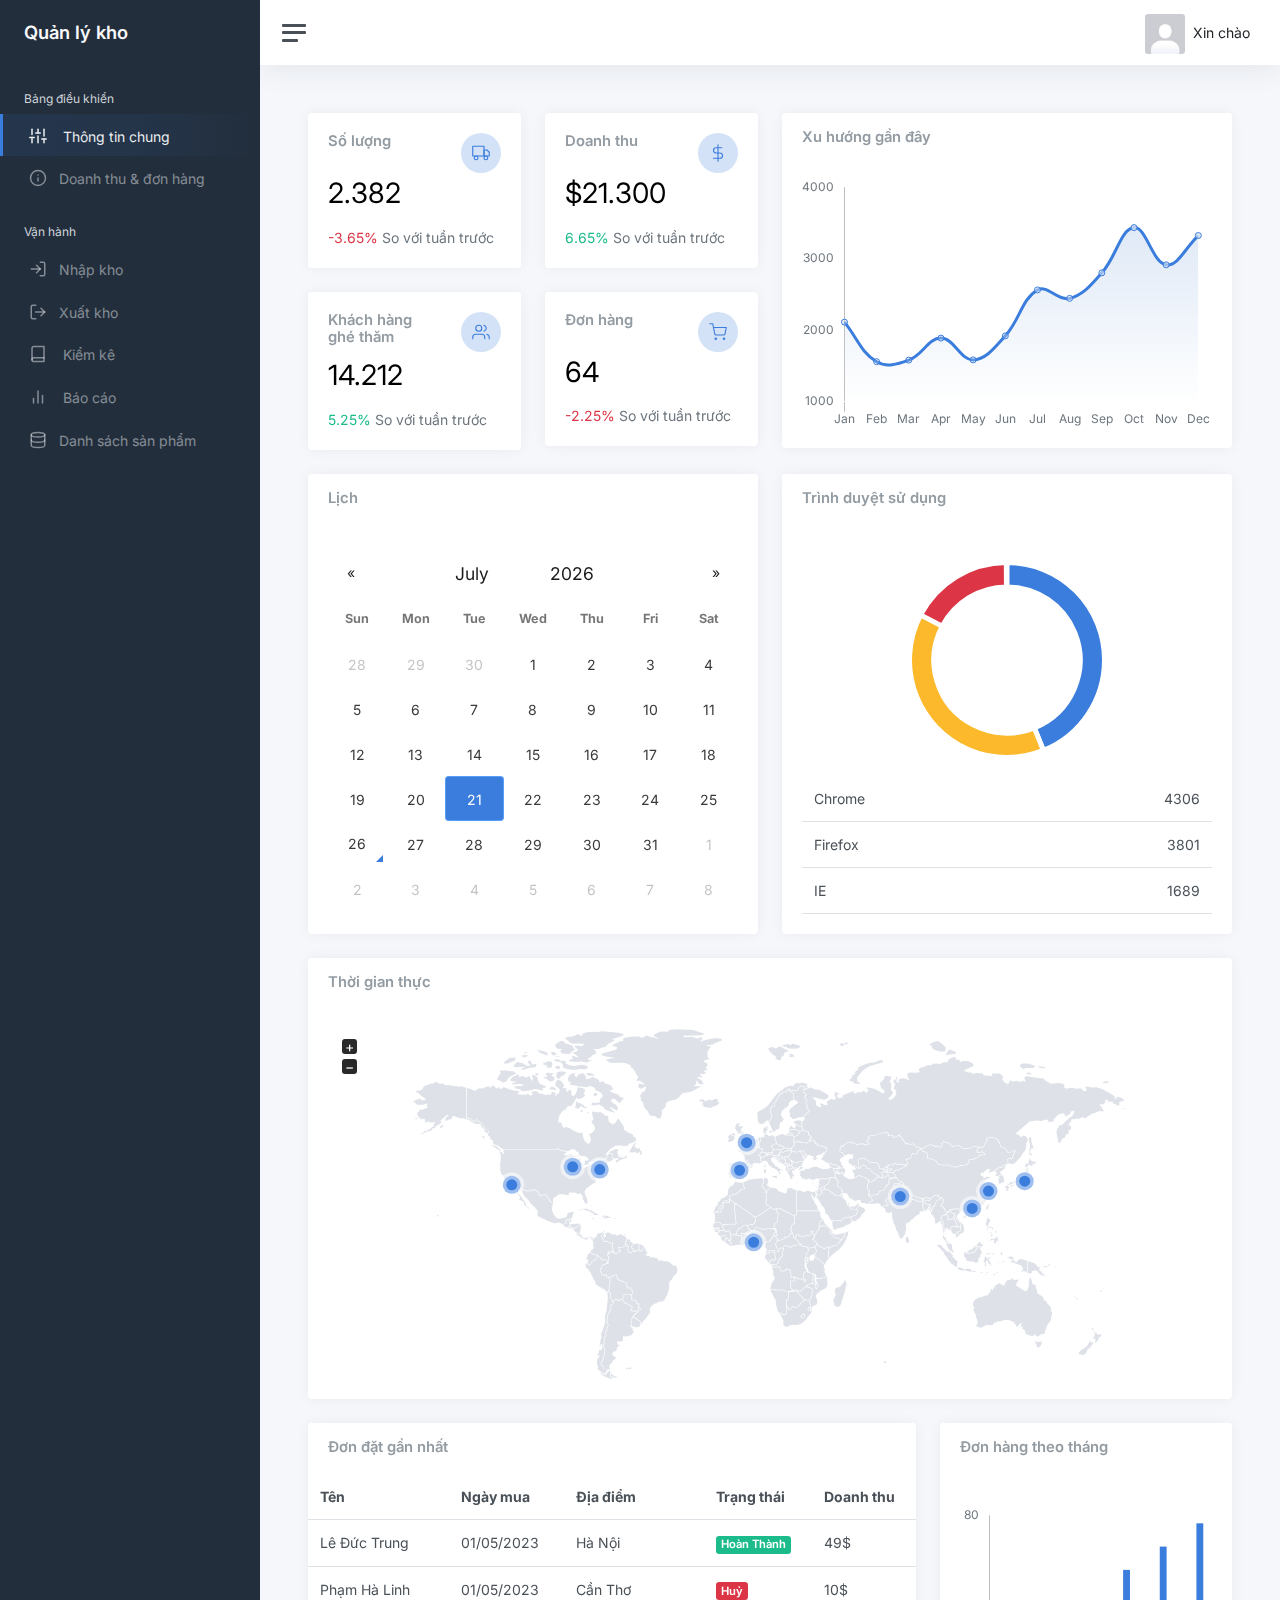
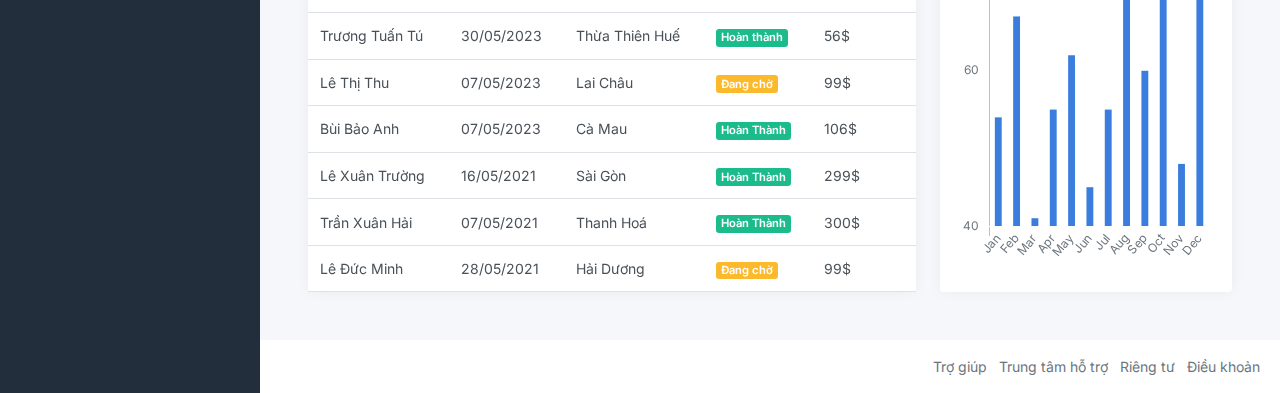
==== static/index.html @ 3eff9a70 "Add new project" ====
<!DOCTYPE html>
<html lang="en">
  <head>
    <meta charset="utf-8" />
    <meta http-equiv="X-UA-Compatible" content="IE=edge" />
    <meta
      name="viewport"
      content="width=device-width, initial-scale=1, shrink-to-fit=no"
    />
    <meta
      name="description"
      content="Responsive Admin &amp; Dashboard Template based on Bootstrap 5"
    />
    <meta name="author" content="AdminKit" />
    <meta
      name="keywords"
      content="adminkit, bootstrap, bootstrap 5, admin, dashboard, template, responsive, css, sass, html, theme, front-end, ui kit, web"
    />

    <link rel="preconnect" href="https://fonts.gstatic.com" />
    <link rel="shortcut icon" href="img/icons/icon-48x48.png" />

    <link rel="canonical" href="https://demo-basic.adminkit.io/" />

    <title>Trang chủ</title>

    <link href="css/app.css" rel="stylesheet" />
    <link
      href="https://fonts.googleapis.com/css2?family=Inter:wght@300;400;600&display=swap"
      rel="stylesheet"
    />
  </head>

  <body>
    <div class="wrapper">
      <nav id="sidebar" class="sidebar js-sidebar">
        <div class="sidebar-content js-simplebar">
          <a class="sidebar-brand" href="index.html">
            <span class="align-middle">Quản lý kho</span>
          </a>

          <ul class="sidebar-nav">
            <li class="sidebar-header">Bảng điều khiển</li>

            <li class="sidebar-item active">
              <a class="sidebar-link" href="index.html">
                <i class="align-middle" data-feather="sliders"></i>
                <span class="align-middle">Thông tin chung</span>
              </a>
            </li>

            <li class="sidebar-item">
              <a class="sidebar-link" href="sales.html">
                <i class="align-middle me-2" data-feather="info"></i>
                <span class="align-middle">Doanh thu & đơn hàng</span>
              </a>
            </li>

            <li class="sidebar-header">Vận hành</li>

            <li class="sidebar-item">
              <a class="sidebar-link" href="inbound-request.html">
                <i class="align-middle me-2" data-feather="log-in"></i>
                <span class="align-middle">Nhập kho</span>
              </a>
            </li>

            <li class="sidebar-item">
              <a class="sidebar-link" href="outbound-request.html">
                <i class="align-middle me-2" data-feather="log-out"></i>
                <span class="align-middle">Xuất kho</span>
              </a>
            </li>

            <li class="sidebar-item">
              <a class="sidebar-link" href="iventory.html">
                <i class="align-middle" data-feather="book"></i>
                <span class="align-middle">Kiểm kê</span>
              </a>
            </li>

            <li class="sidebar-item">
              <a class="sidebar-link" href="report.html">
                <i class="align-middle" data-feather="bar-chart-2"></i>
                <span class="align-middle">Báo cáo</span>
              </a>
            </li>

            <li class="sidebar-item">
              <a class="sidebar-link" href="product-list.html">
                <i class="align-middle me-2" data-feather="database"></i>
                <span class="align-middle">Danh sách sản phẩm</span>
              </a>
            </li>
          </ul>
        </div>
      </nav>

      <div class="main">
        <nav class="navbar navbar-expand navbar-light navbar-bg">
          <a class="sidebar-toggle js-sidebar-toggle">
            <i class="hamburger align-self-center"></i>
          </a>

          <div class="navbar-collapse collapse">
            <ul class="navbar-nav navbar-align">
              <li class="nav-item dropdown">
                <a
                  class="nav-icon dropdown-toggle d-inline-block d-sm-none"
                  href="#"
                  data-bs-toggle="dropdown"
                >
                  <i class="align-middle" data-feather="settings"></i>
                </a>

                <a
                  class="nav-link dropdown-toggle d-none d-sm-inline-block"
                  href="#"
                  data-bs-toggle="dropdown"
                >
                  <img
                    src="img/avatars/avatar-0.jpg"
                    class="avatar img-fluid rounded me-1"
                  />
                  <span class="text-dark">Xin chào</span>
                </a>
                <div class="dropdown-menu dropdown-menu-end">
                  <a class="dropdown-item" href="pages-log-in.html"
                    >Đăng xuất</a
                  >
                </div>
              </li>
            </ul>
          </div>
        </nav>

        <main class="content">
          <div class="container-fluid p-0">
            <div class="row">
              <div class="col-xl-6 col-xxl-5 d-flex">
                <div class="w-100">
                  <div class="row">
                    <div class="col-sm-6">
                      <div class="card">
                        <div class="card-body">
                          <div class="row">
                            <div class="col mt-0">
                              <h5 class="card-title">Số lượng</h5>
                            </div>

                            <div class="col-auto">
                              <div class="stat text-primary">
                                <i
                                  class="align-middle"
                                  data-feather="truck"
                                ></i>
                              </div>
                            </div>
                          </div>
                          <h1 class="mt-1 mb-3">2.382</h1>
                          <div class="mb-0">
                            <span class="text-danger">
                              <i class="mdi mdi-arrow-bottom-right"></i> -3.65%
                            </span>
                            <span class="text-muted">So với tuần trước</span>
                          </div>
                        </div>
                      </div>
                      <div class="card">
                        <div class="card-body">
                          <div class="row">
                            <div class="col mt-0">
                              <h5 class="card-title">Khách hàng ghé thăm</h5>
                            </div>

                            <div class="col-auto">
                              <div class="stat text-primary">
                                <i
                                  class="align-middle"
                                  data-feather="users"
                                ></i>
                              </div>
                            </div>
                          </div>
                          <h1 class="mt-1 mb-3">14.212</h1>
                          <div class="mb-0">
                            <span class="text-success">
                              <i class="mdi mdi-arrow-bottom-right"></i> 5.25%
                            </span>
                            <span class="text-muted">So với tuần trước</span>
                          </div>
                        </div>
                      </div>
                    </div>
                    <div class="col-sm-6">
                      <div class="card">
                        <div class="card-body">
                          <div class="row">
                            <div class="col mt-0">
                              <h5 class="card-title">Doanh thu</h5>
                            </div>

                            <div class="col-auto">
                              <div class="stat text-primary">
                                <i
                                  class="align-middle"
                                  data-feather="dollar-sign"
                                ></i>
                              </div>
                            </div>
                          </div>
                          <h1 class="mt-1 mb-3">$21.300</h1>
                          <div class="mb-0">
                            <span class="text-success">
                              <i class="mdi mdi-arrow-bottom-right"></i> 6.65%
                            </span>
                            <span class="text-muted"> So với tuần trước</span>
                          </div>
                        </div>
                      </div>
                      <div class="card">
                        <div class="card-body">
                          <div class="row">
                            <div class="col mt-0">
                              <h5 class="card-title">Đơn hàng</h5>
                            </div>

                            <div class="col-auto">
                              <div class="stat text-primary">
                                <i
                                  class="align-middle"
                                  data-feather="shopping-cart"
                                ></i>
                              </div>
                            </div>
                          </div>
                          <h1 class="mt-1 mb-3">64</h1>
                          <div class="mb-0">
                            <span class="text-danger">
                              <i class="mdi mdi-arrow-bottom-right"></i> -2.25%
                            </span>
                            <span class="text-muted">So với tuần trước</span>
                          </div>
                        </div>
                      </div>
                    </div>
                  </div>
                </div>
              </div>

              <div class="col-xl-6 col-xxl-7">
                <div class="card flex-fill w-100">
                  <div class="card-header">
                    <h5 class="card-title mb-0">Xu hướng gần đây</h5>
                  </div>
                  <div class="card-body py-3">
                    <div class="chart chart-sm">
                      <canvas id="chartjs-dashboard-line"></canvas>
                    </div>
                  </div>
                </div>
              </div>
            </div>

            <div class="row">
              <div class="col-12 col-md-6 col-xxl-3 d-flex order-2 order-xxl-3">
                <div class="card flex-fill w-100">
                  <div class="card-header">
                    <h5 class="card-title mb-0">Trình duyệt sử dụng</h5>
                  </div>
                  <div class="card-body d-flex">
                    <div class="align-self-center w-100">
                      <div class="py-3">
                        <div class="chart chart-xs">
                          <canvas id="chartjs-dashboard-pie"></canvas>
                        </div>
                      </div>

                      <table class="table mb-0">
                        <tbody>
                          <tr>
                            <td>Chrome</td>
                            <td class="text-end">4306</td>
                          </tr>
                          <tr>
                            <td>Firefox</td>
                            <td class="text-end">3801</td>
                          </tr>
                          <tr>
                            <td>IE</td>
                            <td class="text-end">1689</td>
                          </tr>
                        </tbody>
                      </table>
                    </div>
                  </div>
                </div>
              </div>
              <div
                class="col-12 col-md-12 col-xxl-6 d-flex order-3 order-xxl-2"
              >
                <div class="card flex-fill w-100">
                  <div class="card-header">
                    <h5 class="card-title mb-0">Thời gian thực</h5>
                  </div>
                  <div class="card-body px-4">
                    <div id="world_map" style="height: 350px"></div>
                  </div>
                </div>
              </div>
              <div class="col-12 col-md-6 col-xxl-3 d-flex order-1 order-xxl-1">
                <div class="card flex-fill">
                  <div class="card-header">
                    <h5 class="card-title mb-0">Lịch</h5>
                  </div>
                  <div class="card-body d-flex">
                    <div class="align-self-center w-100">
                      <div class="chart">
                        <div id="datetimepicker-dashboard"></div>
                      </div>
                    </div>
                  </div>
                </div>
              </div>
            </div>

            <div class="row">
              <div class="col-12 col-lg-8 col-xxl-9 d-flex">
                <div class="card flex-fill">
                  <div class="card-header">
                    <h5 class="card-title mb-0">Đơn đặt gần nhất</h5>
                  </div>
                  <table class="table table-hover my-0">
                    <thead>
                      <tr>
                        <th>Tên</th>
                        <th class="d-none d-xl-table-cell">Ngày mua</th>
                        <th class="d-none d-xl-table-cell">Địa điểm</th>
                        <th>Trạng thái</th>
                        <th class="d-none d-md-table-cell">Doanh thu</th>
                      </tr>
                    </thead>
                    <tbody>
                      <tr>
                        <td>Lê Đức Trung</td>
                        <td class="d-none d-xl-table-cell">01/05/2023</td>
                        <td class="d-none d-xl-table-cell">Hà Nội</td>
                        <td>
                          <span class="badge bg-success">Hoàn Thành</span>
                        </td>
                        <td class="d-none d-md-table-cell">49$</td>
                      </tr>
                      <tr>
                        <td>Phạm Hà Linh</td>
                        <td class="d-none d-xl-table-cell">01/05/2023</td>
                        <td class="d-none d-xl-table-cell">Cần Thơ</td>
                        <td><span class="badge bg-danger">Huỷ</span></td>
                        <td class="d-none d-md-table-cell">10$</td>
                      </tr>
                      <tr>
                        <td>Trương Tuấn Tú</td>
                        <td class="d-none d-xl-table-cell">30/05/2023</td>
                        <td class="d-none d-xl-table-cell">Thừa Thiên Huế</td>
                        <td>
                          <span class="badge bg-success">Hoàn thành</span>
                        </td>
                        <td class="d-none d-md-table-cell">56$</td>
                      </tr>
                      <tr>
                        <td>Lê Thị Thu</td>
                        <td class="d-none d-xl-table-cell">07/05/2023</td>
                        <td class="d-none d-xl-table-cell">Lai Châu</td>
                        <td>
                          <span class="badge bg-warning">Đang chờ</span>
                        </td>
                        <td class="d-none d-md-table-cell">99$</td>
                      </tr>
                      <tr>
                        <td>Bùi Bảo Anh</td>
                        <td class="d-none d-xl-table-cell">07/05/2023</td>
                        <td class="d-none d-xl-table-cell">Cà Mau</td>
                        <td>
                          <span class="badge bg-success">Hoàn Thành</span>
                        </td>
                        <td class="d-none d-md-table-cell">106$</td>
                      </tr>
                      <tr>
                        <td>Lê Xuân Trường</td>
                        <td class="d-none d-xl-table-cell">16/05/2021</td>
                        <td class="d-none d-xl-table-cell">Sài Gòn</td>
                        <td>
                          <span class="badge bg-success">Hoàn Thành</span>
                        </td>
                        <td class="d-none d-md-table-cell">299$</td>
                      </tr>
                      <tr>
                        <td>Trần Xuân Hải</td>
                        <td class="d-none d-xl-table-cell">07/05/2021</td>
                        <td class="d-none d-xl-table-cell">Thanh Hoá</td>
                        <td>
                          <span class="badge bg-success">Hoàn Thành</span>
                        </td>
                        <td class="d-none d-md-table-cell">300$</td>
                      </tr>
                      <tr>
                        <td>Lê Đức Minh</td>
                        <td class="d-none d-xl-table-cell">28/05/2021</td>
                        <td class="d-none d-xl-table-cell">Hải Dương</td>
                        <td>
                          <span class="badge bg-warning">Đang chờ</span>
                        </td>
                        <td class="d-none d-md-table-cell">99$</td>
                      </tr>
                    </tbody>
                  </table>
                </div>
              </div>
              <div class="col-12 col-lg-4 col-xxl-3 d-flex">
                <div class="card flex-fill w-100">
                  <div class="card-header">
                    <h5 class="card-title mb-0">Đơn hàng theo tháng</h5>
                  </div>
                  <div class="card-body d-flex w-100">
                    <div class="align-self-center chart chart-lg">
                      <canvas id="chartjs-dashboard-bar"></canvas>
                    </div>
                  </div>
                </div>
              </div>
            </div>
          </div>
        </main>

        <footer class="footer">
          <div class="container-fluid">
            <div class="row text-muted">
              <div class="col-12 text-end">
                <ul class="list-inline">
                  <li class="list-inline-item">
                    <a class="text-muted" href="#/" target="_blank">Trợ giúp</a>
                  </li>
                  <li class="list-inline-item">
                    <a class="text-muted" href="#/" target="_blank"
                      >Trung tâm hỗ trợ</a
                    >
                  </li>
                  <li class="list-inline-item">
                    <a class="text-muted" href="#/" target="_blank">Riêng tư</a>
                  </li>
                  <li class="list-inline-item">
                    <a class="text-muted" href="#/" target="_blank"
                      >Điều khoản</a
                    >
                  </li>
                </ul>
              </div>
            </div>
          </div>
        </footer>
      </div>
    </div>

    <script src="js/app.js"></script>

    <script>
      document.addEventListener("DOMContentLoaded", function () {
        var ctx = document
          .getElementById("chartjs-dashboard-line")
          .getContext("2d");
        var gradient = ctx.createLinearGradient(0, 0, 0, 225);
        gradient.addColorStop(0, "rgba(215, 227, 244, 1)");
        gradient.addColorStop(1, "rgba(215, 227, 244, 0)");
        // Line chart
        new Chart(document.getElementById("chartjs-dashboard-line"), {
          type: "line",
          data: {
            labels: [
              "Jan",
              "Feb",
              "Mar",
              "Apr",
              "May",
              "Jun",
              "Jul",
              "Aug",
              "Sep",
              "Oct",
              "Nov",
              "Dec",
            ],
            datasets: [
              {
                label: "Sales ($)",
                fill: true,
                backgroundColor: gradient,
                borderColor: window.theme.primary,
                data: [
                  2115, 1562, 1584, 1892, 1587, 1923, 2566, 2448, 2805, 3438,
                  2917, 3327,
                ],
              },
            ],
          },
          options: {
            maintainAspectRatio: false,
            legend: {
              display: false,
            },
            tooltips: {
              intersect: false,
            },
            hover: {
              intersect: true,
            },
            plugins: {
              filler: {
                propagate: false,
              },
            },
            scales: {
              xAxes: [
                {
                  reverse: true,
                  gridLines: {
                    color: "rgba(0,0,0,0.0)",
                  },
                },
              ],
              yAxes: [
                {
                  ticks: {
                    stepSize: 1000,
                  },
                  display: true,
                  borderDash: [3, 3],
                  gridLines: {
                    color: "rgba(0,0,0,0.0)",
                  },
                },
              ],
            },
          },
        });
      });
    </script>
    <script>
      document.addEventListener("DOMContentLoaded", function () {
        // Pie chart
        new Chart(document.getElementById("chartjs-dashboard-pie"), {
          type: "pie",
          data: {
            labels: ["Chrome", "Firefox", "IE"],
            datasets: [
              {
                data: [4306, 3801, 1689],
                backgroundColor: [
                  window.theme.primary,
                  window.theme.warning,
                  window.theme.danger,
                ],
                borderWidth: 5,
              },
            ],
          },
          options: {
            responsive: !window.MSInputMethodContext,
            maintainAspectRatio: false,
            legend: {
              display: false,
            },
            cutoutPercentage: 75,
          },
        });
      });
    </script>
    <script>
      document.addEventListener("DOMContentLoaded", function () {
        // Bar chart
        new Chart(document.getElementById("chartjs-dashboard-bar"), {
          type: "bar",
          data: {
            labels: [
              "Jan",
              "Feb",
              "Mar",
              "Apr",
              "May",
              "Jun",
              "Jul",
              "Aug",
              "Sep",
              "Oct",
              "Nov",
              "Dec",
            ],
            datasets: [
              {
                label: "This year",
                backgroundColor: window.theme.primary,
                borderColor: window.theme.primary,
                hoverBackgroundColor: window.theme.primary,
                hoverBorderColor: window.theme.primary,
                data: [54, 67, 41, 55, 62, 45, 55, 73, 60, 76, 48, 79],
                barPercentage: 0.75,
                categoryPercentage: 0.5,
              },
            ],
          },
          options: {
            maintainAspectRatio: false,
            legend: {
              display: false,
            },
            scales: {
              yAxes: [
                {
                  gridLines: {
                    display: false,
                  },
                  stacked: false,
                  ticks: {
                    stepSize: 20,
                  },
                },
              ],
              xAxes: [
                {
                  stacked: false,
                  gridLines: {
                    color: "transparent",
                  },
                },
              ],
            },
          },
        });
      });
    </script>
    <script>
      document.addEventListener("DOMContentLoaded", function () {
        var markers = [
          {
            coords: [31.230391, 121.473701],
            name: "Shanghai",
          },
          {
            coords: [28.70406, 77.102493],
            name: "Delhi",
          },
          {
            coords: [6.524379, 3.379206],
            name: "Lagos",
          },
          {
            coords: [35.689487, 139.691711],
            name: "Tokyo",
          },
          {
            coords: [23.12911, 113.264381],
            name: "Guangzhou",
          },
          {
            coords: [40.7127837, -74.0059413],
            name: "New York",
          },
          {
            coords: [34.052235, -118.243683],
            name: "Los Angeles",
          },
          {
            coords: [41.878113, -87.629799],
            name: "Chicago",
          },
          {
            coords: [51.507351, -0.127758],
            name: "London",
          },
          {
            coords: [40.416775, -3.70379],
            name: "Madrid ",
          },
        ];
        var map = new jsVectorMap({
          map: "world",
          selector: "#world_map",
          zoomButtons: true,
          markers: markers,
          markerStyle: {
            initial: {
              r: 9,
              strokeWidth: 7,
              stokeOpacity: 0.4,
              fill: window.theme.primary,
            },
            hover: {
              fill: window.theme.primary,
              stroke: window.theme.primary,
            },
          },
          zoomOnScroll: false,
        });
        window.addEventListener("resize", () => {
          map.updateSize();
        });
      });
    </script>
    <script>
      document.addEventListener("DOMContentLoaded", function () {
        var date = new Date(Date.now() - 5 * 24 * 60 * 60 * 1000);
        var defaultDate =
          date.getUTCFullYear() +
          "-" +
          (date.getUTCMonth() + 1) +
          "-" +
          date.getUTCDate();
        document.getElementById("datetimepicker-dashboard").flatpickr({
          inline: true,
          prevArrow: '<span title="Previous month">&laquo;</span>',
          nextArrow: '<span title="Next month">&raquo;</span>',
          defaultDate: defaultDate,
        });
      });
    </script>
  </body>
</html>
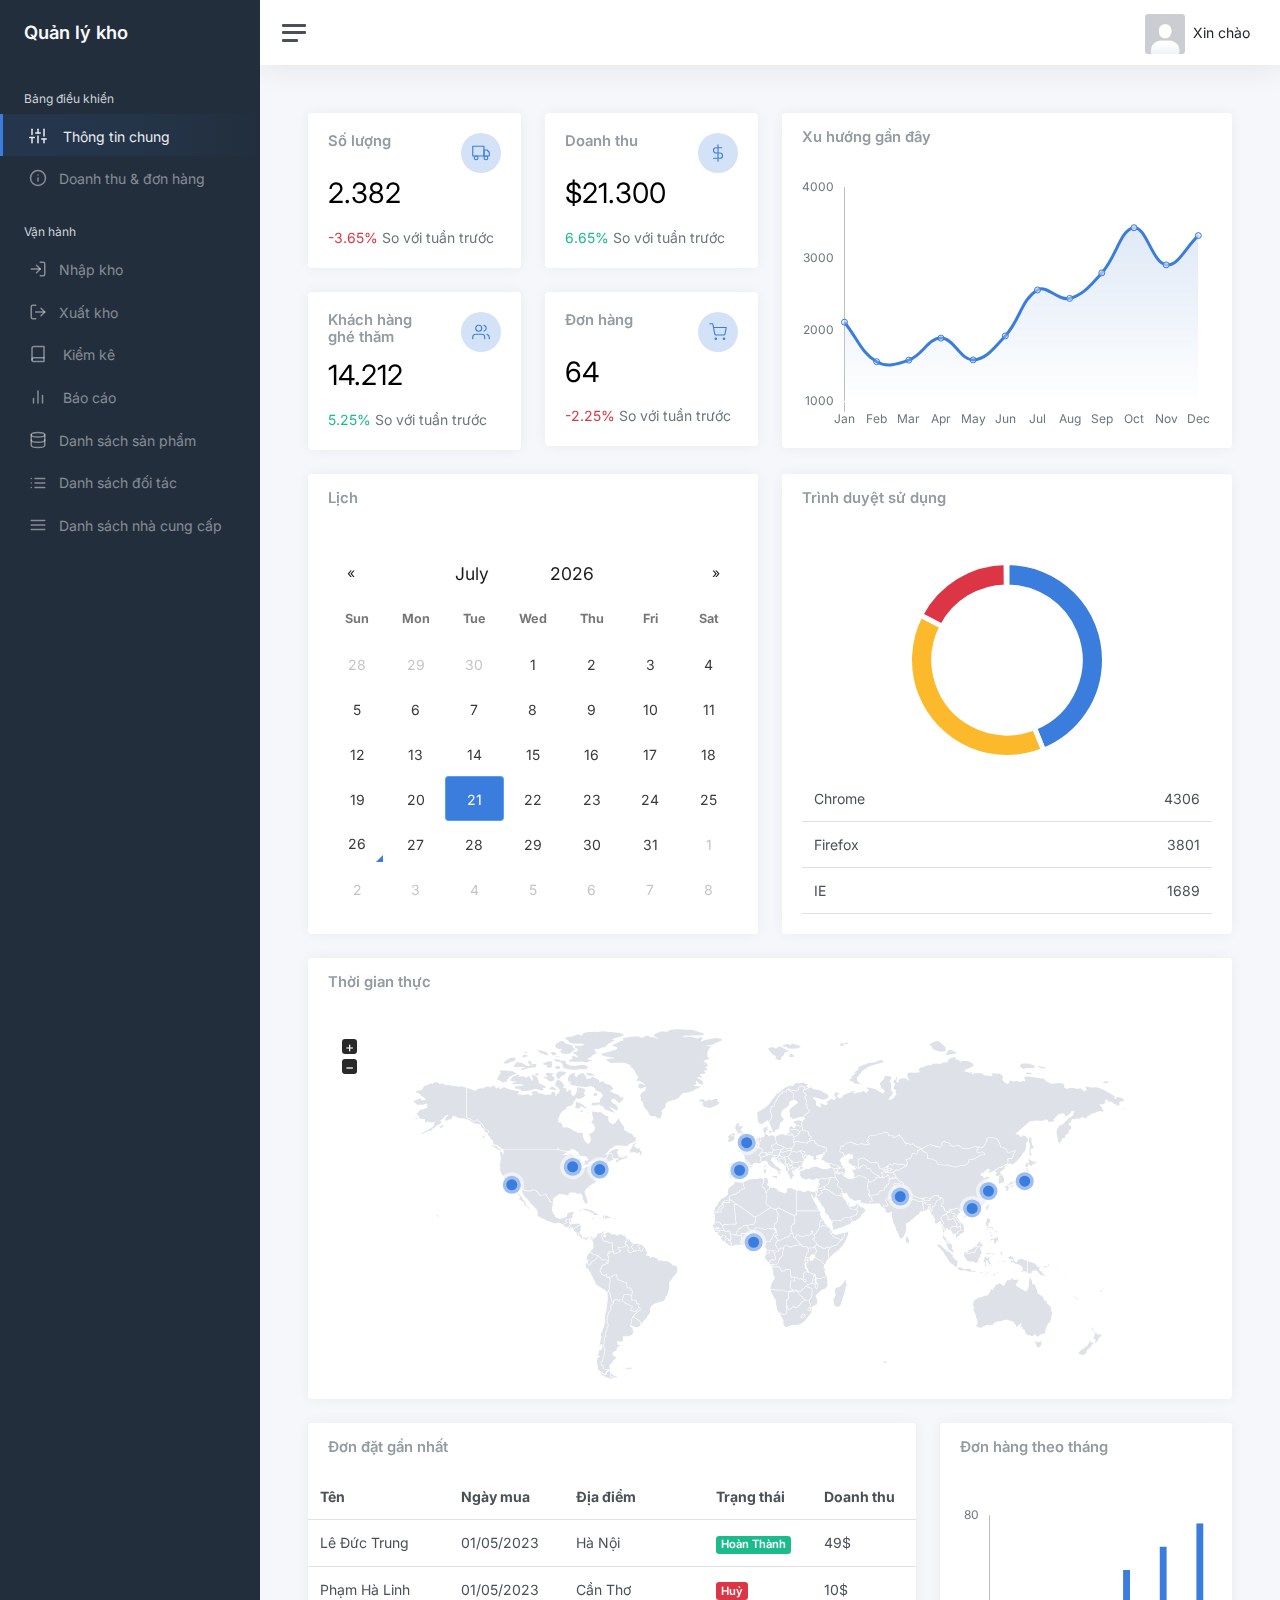
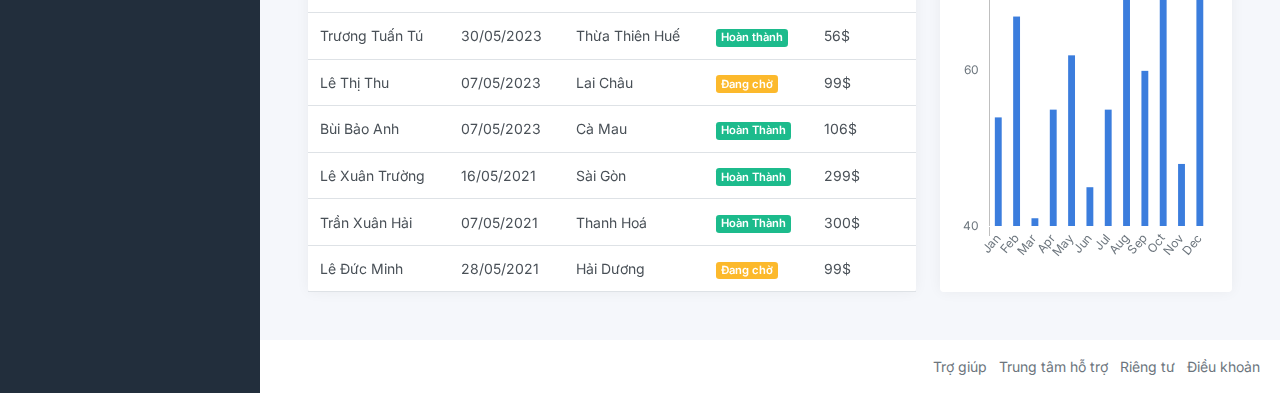
==== commit dc64c552: "Push code new" ====
--- a/static/index.html
+++ b/static/index.html
@@ -92,6 +92,20 @@
                 <span class="align-middle">Danh sách sản phẩm</span>
               </a>
             </li>
+
+            <li class="sidebar-item">
+              <a class="sidebar-link" href="customer-list.html">
+                <i class="align-middle me-2" data-feather="list"></i>
+                <span class="align-middle">Danh sách đối tác</span>
+              </a>
+            </li>
+
+            <li class="sidebar-item">
+              <a class="sidebar-link" href="supplier-list.html">
+                <i class="align-middle me-2" data-feather="menu"></i>
+                <span class="align-middle">Danh sách nhà cung cấp</span>
+              </a>
+            </li>
           </ul>
         </div>
       </nav>
@@ -125,6 +139,7 @@
                   <span class="text-dark">Xin chào</span>
                 </a>
                 <div class="dropdown-menu dropdown-menu-end">
+                  <a class="dropdown-item" href="#">Đổi mật khẩu</a>
                   <a class="dropdown-item" href="pages-log-in.html"
                     >Đăng xuất</a
                   >
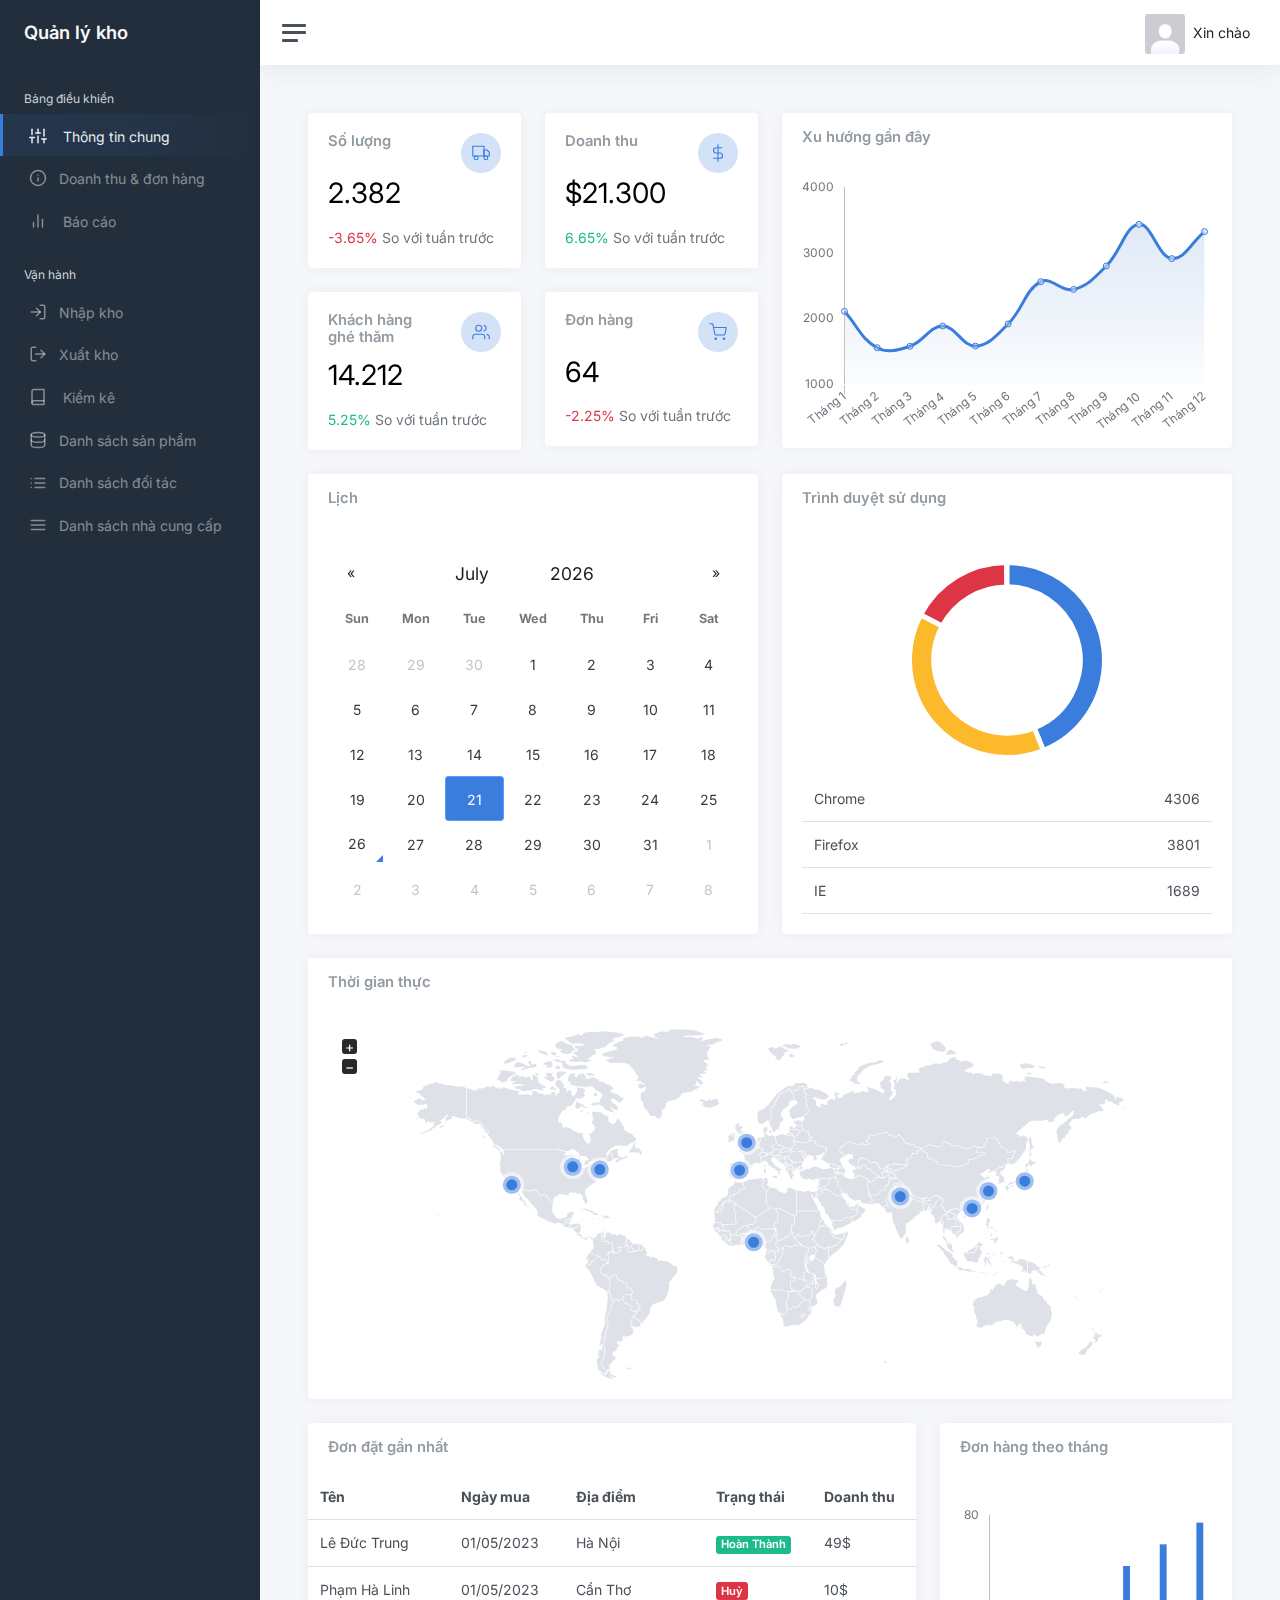
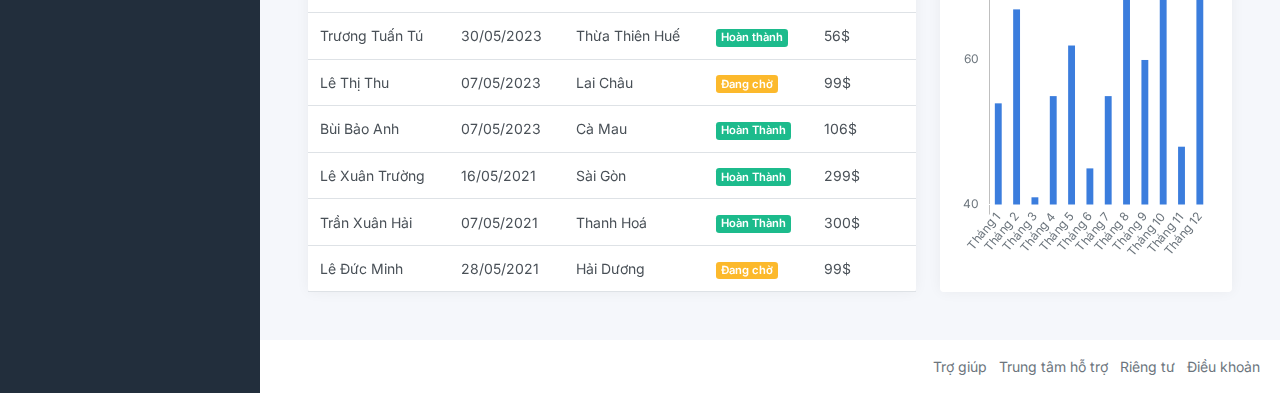
==== commit a2f9be10: "Add files via upload" ====
--- a/static/index.html
+++ b/static/index.html
@@ -1,740 +1,740 @@
-<!DOCTYPE html>
-<html lang="en">
-  <head>
-    <meta charset="utf-8" />
-    <meta http-equiv="X-UA-Compatible" content="IE=edge" />
-    <meta
-      name="viewport"
-      content="width=device-width, initial-scale=1, shrink-to-fit=no"
-    />
-    <meta
-      name="description"
-      content="Responsive Admin &amp; Dashboard Template based on Bootstrap 5"
-    />
-    <meta name="author" content="AdminKit" />
-    <meta
-      name="keywords"
-      content="adminkit, bootstrap, bootstrap 5, admin, dashboard, template, responsive, css, sass, html, theme, front-end, ui kit, web"
-    />
-
-    <link rel="preconnect" href="https://fonts.gstatic.com" />
-    <link rel="shortcut icon" href="img/icons/icon-48x48.png" />
-
-    <link rel="canonical" href="https://demo-basic.adminkit.io/" />
-
-    <title>Trang chủ</title>
-
-    <link href="css/app.css" rel="stylesheet" />
-    <link
-      href="https://fonts.googleapis.com/css2?family=Inter:wght@300;400;600&display=swap"
-      rel="stylesheet"
-    />
-  </head>
-
-  <body>
-    <div class="wrapper">
-      <nav id="sidebar" class="sidebar js-sidebar">
-        <div class="sidebar-content js-simplebar">
-          <a class="sidebar-brand" href="index.html">
-            <span class="align-middle">Quản lý kho</span>
-          </a>
-
-          <ul class="sidebar-nav">
-            <li class="sidebar-header">Bảng điều khiển</li>
-
-            <li class="sidebar-item active">
-              <a class="sidebar-link" href="index.html">
-                <i class="align-middle" data-feather="sliders"></i>
-                <span class="align-middle">Thông tin chung</span>
-              </a>
-            </li>
-
-            <li class="sidebar-item">
-              <a class="sidebar-link" href="sales.html">
-                <i class="align-middle me-2" data-feather="info"></i>
-                <span class="align-middle">Doanh thu & đơn hàng</span>
-              </a>
-            </li>
-
-            <li class="sidebar-header">Vận hành</li>
-
-            <li class="sidebar-item">
-              <a class="sidebar-link" href="inbound-request.html">
-                <i class="align-middle me-2" data-feather="log-in"></i>
-                <span class="align-middle">Nhập kho</span>
-              </a>
-            </li>
-
-            <li class="sidebar-item">
-              <a class="sidebar-link" href="outbound-request.html">
-                <i class="align-middle me-2" data-feather="log-out"></i>
-                <span class="align-middle">Xuất kho</span>
-              </a>
-            </li>
-
-            <li class="sidebar-item">
-              <a class="sidebar-link" href="iventory.html">
-                <i class="align-middle" data-feather="book"></i>
-                <span class="align-middle">Kiểm kê</span>
-              </a>
-            </li>
-
-            <li class="sidebar-item">
-              <a class="sidebar-link" href="report.html">
-                <i class="align-middle" data-feather="bar-chart-2"></i>
-                <span class="align-middle">Báo cáo</span>
-              </a>
-            </li>
-
-            <li class="sidebar-item">
-              <a class="sidebar-link" href="product-list.html">
-                <i class="align-middle me-2" data-feather="database"></i>
-                <span class="align-middle">Danh sách sản phẩm</span>
-              </a>
-            </li>
-
-            <li class="sidebar-item">
-              <a class="sidebar-link" href="customer-list.html">
-                <i class="align-middle me-2" data-feather="list"></i>
-                <span class="align-middle">Danh sách đối tác</span>
-              </a>
-            </li>
-
-            <li class="sidebar-item">
-              <a class="sidebar-link" href="supplier-list.html">
-                <i class="align-middle me-2" data-feather="menu"></i>
-                <span class="align-middle">Danh sách nhà cung cấp</span>
-              </a>
-            </li>
-          </ul>
-        </div>
-      </nav>
-
-      <div class="main">
-        <nav class="navbar navbar-expand navbar-light navbar-bg">
-          <a class="sidebar-toggle js-sidebar-toggle">
-            <i class="hamburger align-self-center"></i>
-          </a>
-
-          <div class="navbar-collapse collapse">
-            <ul class="navbar-nav navbar-align">
-              <li class="nav-item dropdown">
-                <a
-                  class="nav-icon dropdown-toggle d-inline-block d-sm-none"
-                  href="#"
-                  data-bs-toggle="dropdown"
-                >
-                  <i class="align-middle" data-feather="settings"></i>
-                </a>
-
-                <a
-                  class="nav-link dropdown-toggle d-none d-sm-inline-block"
-                  href="#"
-                  data-bs-toggle="dropdown"
-                >
-                  <img
-                    src="img/avatars/avatar-0.jpg"
-                    class="avatar img-fluid rounded me-1"
-                  />
-                  <span class="text-dark">Xin chào</span>
-                </a>
-                <div class="dropdown-menu dropdown-menu-end">
-                  <a class="dropdown-item" href="#">Đổi mật khẩu</a>
-                  <a class="dropdown-item" href="pages-log-in.html"
-                    >Đăng xuất</a
-                  >
-                </div>
-              </li>
-            </ul>
-          </div>
-        </nav>
-
-        <main class="content">
-          <div class="container-fluid p-0">
-            <div class="row">
-              <div class="col-xl-6 col-xxl-5 d-flex">
-                <div class="w-100">
-                  <div class="row">
-                    <div class="col-sm-6">
-                      <div class="card">
-                        <div class="card-body">
-                          <div class="row">
-                            <div class="col mt-0">
-                              <h5 class="card-title">Số lượng</h5>
-                            </div>
-
-                            <div class="col-auto">
-                              <div class="stat text-primary">
-                                <i
-                                  class="align-middle"
-                                  data-feather="truck"
-                                ></i>
-                              </div>
-                            </div>
-                          </div>
-                          <h1 class="mt-1 mb-3">2.382</h1>
-                          <div class="mb-0">
-                            <span class="text-danger">
-                              <i class="mdi mdi-arrow-bottom-right"></i> -3.65%
-                            </span>
-                            <span class="text-muted">So với tuần trước</span>
-                          </div>
-                        </div>
-                      </div>
-                      <div class="card">
-                        <div class="card-body">
-                          <div class="row">
-                            <div class="col mt-0">
-                              <h5 class="card-title">Khách hàng ghé thăm</h5>
-                            </div>
-
-                            <div class="col-auto">
-                              <div class="stat text-primary">
-                                <i
-                                  class="align-middle"
-                                  data-feather="users"
-                                ></i>
-                              </div>
-                            </div>
-                          </div>
-                          <h1 class="mt-1 mb-3">14.212</h1>
-                          <div class="mb-0">
-                            <span class="text-success">
-                              <i class="mdi mdi-arrow-bottom-right"></i> 5.25%
-                            </span>
-                            <span class="text-muted">So với tuần trước</span>
-                          </div>
-                        </div>
-                      </div>
-                    </div>
-                    <div class="col-sm-6">
-                      <div class="card">
-                        <div class="card-body">
-                          <div class="row">
-                            <div class="col mt-0">
-                              <h5 class="card-title">Doanh thu</h5>
-                            </div>
-
-                            <div class="col-auto">
-                              <div class="stat text-primary">
-                                <i
-                                  class="align-middle"
-                                  data-feather="dollar-sign"
-                                ></i>
-                              </div>
-                            </div>
-                          </div>
-                          <h1 class="mt-1 mb-3">$21.300</h1>
-                          <div class="mb-0">
-                            <span class="text-success">
-                              <i class="mdi mdi-arrow-bottom-right"></i> 6.65%
-                            </span>
-                            <span class="text-muted"> So với tuần trước</span>
-                          </div>
-                        </div>
-                      </div>
-                      <div class="card">
-                        <div class="card-body">
-                          <div class="row">
-                            <div class="col mt-0">
-                              <h5 class="card-title">Đơn hàng</h5>
-                            </div>
-
-                            <div class="col-auto">
-                              <div class="stat text-primary">
-                                <i
-                                  class="align-middle"
-                                  data-feather="shopping-cart"
-                                ></i>
-                              </div>
-                            </div>
-                          </div>
-                          <h1 class="mt-1 mb-3">64</h1>
-                          <div class="mb-0">
-                            <span class="text-danger">
-                              <i class="mdi mdi-arrow-bottom-right"></i> -2.25%
-                            </span>
-                            <span class="text-muted">So với tuần trước</span>
-                          </div>
-                        </div>
-                      </div>
-                    </div>
-                  </div>
-                </div>
-              </div>
-
-              <div class="col-xl-6 col-xxl-7">
-                <div class="card flex-fill w-100">
-                  <div class="card-header">
-                    <h5 class="card-title mb-0">Xu hướng gần đây</h5>
-                  </div>
-                  <div class="card-body py-3">
-                    <div class="chart chart-sm">
-                      <canvas id="chartjs-dashboard-line"></canvas>
-                    </div>
-                  </div>
-                </div>
-              </div>
-            </div>
-
-            <div class="row">
-              <div class="col-12 col-md-6 col-xxl-3 d-flex order-2 order-xxl-3">
-                <div class="card flex-fill w-100">
-                  <div class="card-header">
-                    <h5 class="card-title mb-0">Trình duyệt sử dụng</h5>
-                  </div>
-                  <div class="card-body d-flex">
-                    <div class="align-self-center w-100">
-                      <div class="py-3">
-                        <div class="chart chart-xs">
-                          <canvas id="chartjs-dashboard-pie"></canvas>
-                        </div>
-                      </div>
-
-                      <table class="table mb-0">
-                        <tbody>
-                          <tr>
-                            <td>Chrome</td>
-                            <td class="text-end">4306</td>
-                          </tr>
-                          <tr>
-                            <td>Firefox</td>
-                            <td class="text-end">3801</td>
-                          </tr>
-                          <tr>
-                            <td>IE</td>
-                            <td class="text-end">1689</td>
-                          </tr>
-                        </tbody>
-                      </table>
-                    </div>
-                  </div>
-                </div>
-              </div>
-              <div
-                class="col-12 col-md-12 col-xxl-6 d-flex order-3 order-xxl-2"
-              >
-                <div class="card flex-fill w-100">
-                  <div class="card-header">
-                    <h5 class="card-title mb-0">Thời gian thực</h5>
-                  </div>
-                  <div class="card-body px-4">
-                    <div id="world_map" style="height: 350px"></div>
-                  </div>
-                </div>
-              </div>
-              <div class="col-12 col-md-6 col-xxl-3 d-flex order-1 order-xxl-1">
-                <div class="card flex-fill">
-                  <div class="card-header">
-                    <h5 class="card-title mb-0">Lịch</h5>
-                  </div>
-                  <div class="card-body d-flex">
-                    <div class="align-self-center w-100">
-                      <div class="chart">
-                        <div id="datetimepicker-dashboard"></div>
-                      </div>
-                    </div>
-                  </div>
-                </div>
-              </div>
-            </div>
-
-            <div class="row">
-              <div class="col-12 col-lg-8 col-xxl-9 d-flex">
-                <div class="card flex-fill">
-                  <div class="card-header">
-                    <h5 class="card-title mb-0">Đơn đặt gần nhất</h5>
-                  </div>
-                  <table class="table table-hover my-0">
-                    <thead>
-                      <tr>
-                        <th>Tên</th>
-                        <th class="d-none d-xl-table-cell">Ngày mua</th>
-                        <th class="d-none d-xl-table-cell">Địa điểm</th>
-                        <th>Trạng thái</th>
-                        <th class="d-none d-md-table-cell">Doanh thu</th>
-                      </tr>
-                    </thead>
-                    <tbody>
-                      <tr>
-                        <td>Lê Đức Trung</td>
-                        <td class="d-none d-xl-table-cell">01/05/2023</td>
-                        <td class="d-none d-xl-table-cell">Hà Nội</td>
-                        <td>
-                          <span class="badge bg-success">Hoàn Thành</span>
-                        </td>
-                        <td class="d-none d-md-table-cell">49$</td>
-                      </tr>
-                      <tr>
-                        <td>Phạm Hà Linh</td>
-                        <td class="d-none d-xl-table-cell">01/05/2023</td>
-                        <td class="d-none d-xl-table-cell">Cần Thơ</td>
-                        <td><span class="badge bg-danger">Huỷ</span></td>
-                        <td class="d-none d-md-table-cell">10$</td>
-                      </tr>
-                      <tr>
-                        <td>Trương Tuấn Tú</td>
-                        <td class="d-none d-xl-table-cell">30/05/2023</td>
-                        <td class="d-none d-xl-table-cell">Thừa Thiên Huế</td>
-                        <td>
-                          <span class="badge bg-success">Hoàn thành</span>
-                        </td>
-                        <td class="d-none d-md-table-cell">56$</td>
-                      </tr>
-                      <tr>
-                        <td>Lê Thị Thu</td>
-                        <td class="d-none d-xl-table-cell">07/05/2023</td>
-                        <td class="d-none d-xl-table-cell">Lai Châu</td>
-                        <td>
-                          <span class="badge bg-warning">Đang chờ</span>
-                        </td>
-                        <td class="d-none d-md-table-cell">99$</td>
-                      </tr>
-                      <tr>
-                        <td>Bùi Bảo Anh</td>
-                        <td class="d-none d-xl-table-cell">07/05/2023</td>
-                        <td class="d-none d-xl-table-cell">Cà Mau</td>
-                        <td>
-                          <span class="badge bg-success">Hoàn Thành</span>
-                        </td>
-                        <td class="d-none d-md-table-cell">106$</td>
-                      </tr>
-                      <tr>
-                        <td>Lê Xuân Trường</td>
-                        <td class="d-none d-xl-table-cell">16/05/2021</td>
-                        <td class="d-none d-xl-table-cell">Sài Gòn</td>
-                        <td>
-                          <span class="badge bg-success">Hoàn Thành</span>
-                        </td>
-                        <td class="d-none d-md-table-cell">299$</td>
-                      </tr>
-                      <tr>
-                        <td>Trần Xuân Hải</td>
-                        <td class="d-none d-xl-table-cell">07/05/2021</td>
-                        <td class="d-none d-xl-table-cell">Thanh Hoá</td>
-                        <td>
-                          <span class="badge bg-success">Hoàn Thành</span>
-                        </td>
-                        <td class="d-none d-md-table-cell">300$</td>
-                      </tr>
-                      <tr>
-                        <td>Lê Đức Minh</td>
-                        <td class="d-none d-xl-table-cell">28/05/2021</td>
-                        <td class="d-none d-xl-table-cell">Hải Dương</td>
-                        <td>
-                          <span class="badge bg-warning">Đang chờ</span>
-                        </td>
-                        <td class="d-none d-md-table-cell">99$</td>
-                      </tr>
-                    </tbody>
-                  </table>
-                </div>
-              </div>
-              <div class="col-12 col-lg-4 col-xxl-3 d-flex">
-                <div class="card flex-fill w-100">
-                  <div class="card-header">
-                    <h5 class="card-title mb-0">Đơn hàng theo tháng</h5>
-                  </div>
-                  <div class="card-body d-flex w-100">
-                    <div class="align-self-center chart chart-lg">
-                      <canvas id="chartjs-dashboard-bar"></canvas>
-                    </div>
-                  </div>
-                </div>
-              </div>
-            </div>
-          </div>
-        </main>
-
-        <footer class="footer">
-          <div class="container-fluid">
-            <div class="row text-muted">
-              <div class="col-12 text-end">
-                <ul class="list-inline">
-                  <li class="list-inline-item">
-                    <a class="text-muted" href="#/" target="_blank">Trợ giúp</a>
-                  </li>
-                  <li class="list-inline-item">
-                    <a class="text-muted" href="#/" target="_blank"
-                      >Trung tâm hỗ trợ</a
-                    >
-                  </li>
-                  <li class="list-inline-item">
-                    <a class="text-muted" href="#/" target="_blank">Riêng tư</a>
-                  </li>
-                  <li class="list-inline-item">
-                    <a class="text-muted" href="#/" target="_blank"
-                      >Điều khoản</a
-                    >
-                  </li>
-                </ul>
-              </div>
-            </div>
-          </div>
-        </footer>
-      </div>
-    </div>
-
-    <script src="js/app.js"></script>
-
-    <script>
-      document.addEventListener("DOMContentLoaded", function () {
-        var ctx = document
-          .getElementById("chartjs-dashboard-line")
-          .getContext("2d");
-        var gradient = ctx.createLinearGradient(0, 0, 0, 225);
-        gradient.addColorStop(0, "rgba(215, 227, 244, 1)");
-        gradient.addColorStop(1, "rgba(215, 227, 244, 0)");
-        // Line chart
-        new Chart(document.getElementById("chartjs-dashboard-line"), {
-          type: "line",
-          data: {
-            labels: [
-              "Jan",
-              "Feb",
-              "Mar",
-              "Apr",
-              "May",
-              "Jun",
-              "Jul",
-              "Aug",
-              "Sep",
-              "Oct",
-              "Nov",
-              "Dec",
-            ],
-            datasets: [
-              {
-                label: "Sales ($)",
-                fill: true,
-                backgroundColor: gradient,
-                borderColor: window.theme.primary,
-                data: [
-                  2115, 1562, 1584, 1892, 1587, 1923, 2566, 2448, 2805, 3438,
-                  2917, 3327,
-                ],
-              },
-            ],
-          },
-          options: {
-            maintainAspectRatio: false,
-            legend: {
-              display: false,
-            },
-            tooltips: {
-              intersect: false,
-            },
-            hover: {
-              intersect: true,
-            },
-            plugins: {
-              filler: {
-                propagate: false,
-              },
-            },
-            scales: {
-              xAxes: [
-                {
-                  reverse: true,
-                  gridLines: {
-                    color: "rgba(0,0,0,0.0)",
-                  },
-                },
-              ],
-              yAxes: [
-                {
-                  ticks: {
-                    stepSize: 1000,
-                  },
-                  display: true,
-                  borderDash: [3, 3],
-                  gridLines: {
-                    color: "rgba(0,0,0,0.0)",
-                  },
-                },
-              ],
-            },
-          },
-        });
-      });
-    </script>
-    <script>
-      document.addEventListener("DOMContentLoaded", function () {
-        // Pie chart
-        new Chart(document.getElementById("chartjs-dashboard-pie"), {
-          type: "pie",
-          data: {
-            labels: ["Chrome", "Firefox", "IE"],
-            datasets: [
-              {
-                data: [4306, 3801, 1689],
-                backgroundColor: [
-                  window.theme.primary,
-                  window.theme.warning,
-                  window.theme.danger,
-                ],
-                borderWidth: 5,
-              },
-            ],
-          },
-          options: {
-            responsive: !window.MSInputMethodContext,
-            maintainAspectRatio: false,
-            legend: {
-              display: false,
-            },
-            cutoutPercentage: 75,
-          },
-        });
-      });
-    </script>
-    <script>
-      document.addEventListener("DOMContentLoaded", function () {
-        // Bar chart
-        new Chart(document.getElementById("chartjs-dashboard-bar"), {
-          type: "bar",
-          data: {
-            labels: [
-              "Jan",
-              "Feb",
-              "Mar",
-              "Apr",
-              "May",
-              "Jun",
-              "Jul",
-              "Aug",
-              "Sep",
-              "Oct",
-              "Nov",
-              "Dec",
-            ],
-            datasets: [
-              {
-                label: "This year",
-                backgroundColor: window.theme.primary,
-                borderColor: window.theme.primary,
-                hoverBackgroundColor: window.theme.primary,
-                hoverBorderColor: window.theme.primary,
-                data: [54, 67, 41, 55, 62, 45, 55, 73, 60, 76, 48, 79],
-                barPercentage: 0.75,
-                categoryPercentage: 0.5,
-              },
-            ],
-          },
-          options: {
-            maintainAspectRatio: false,
-            legend: {
-              display: false,
-            },
-            scales: {
-              yAxes: [
-                {
-                  gridLines: {
-                    display: false,
-                  },
-                  stacked: false,
-                  ticks: {
-                    stepSize: 20,
-                  },
-                },
-              ],
-              xAxes: [
-                {
-                  stacked: false,
-                  gridLines: {
-                    color: "transparent",
-                  },
-                },
-              ],
-            },
-          },
-        });
-      });
-    </script>
-    <script>
-      document.addEventListener("DOMContentLoaded", function () {
-        var markers = [
-          {
-            coords: [31.230391, 121.473701],
-            name: "Shanghai",
-          },
-          {
-            coords: [28.70406, 77.102493],
-            name: "Delhi",
-          },
-          {
-            coords: [6.524379, 3.379206],
-            name: "Lagos",
-          },
-          {
-            coords: [35.689487, 139.691711],
-            name: "Tokyo",
-          },
-          {
-            coords: [23.12911, 113.264381],
-            name: "Guangzhou",
-          },
-          {
-            coords: [40.7127837, -74.0059413],
-            name: "New York",
-          },
-          {
-            coords: [34.052235, -118.243683],
-            name: "Los Angeles",
-          },
-          {
-            coords: [41.878113, -87.629799],
-            name: "Chicago",
-          },
-          {
-            coords: [51.507351, -0.127758],
-            name: "London",
-          },
-          {
-            coords: [40.416775, -3.70379],
-            name: "Madrid ",
-          },
-        ];
-        var map = new jsVectorMap({
-          map: "world",
-          selector: "#world_map",
-          zoomButtons: true,
-          markers: markers,
-          markerStyle: {
-            initial: {
-              r: 9,
-              strokeWidth: 7,
-              stokeOpacity: 0.4,
-              fill: window.theme.primary,
-            },
-            hover: {
-              fill: window.theme.primary,
-              stroke: window.theme.primary,
-            },
-          },
-          zoomOnScroll: false,
-        });
-        window.addEventListener("resize", () => {
-          map.updateSize();
-        });
-      });
-    </script>
-    <script>
-      document.addEventListener("DOMContentLoaded", function () {
-        var date = new Date(Date.now() - 5 * 24 * 60 * 60 * 1000);
-        var defaultDate =
-          date.getUTCFullYear() +
-          "-" +
-          (date.getUTCMonth() + 1) +
-          "-" +
-          date.getUTCDate();
-        document.getElementById("datetimepicker-dashboard").flatpickr({
-          inline: true,
-          prevArrow: '<span title="Previous month">&laquo;</span>',
-          nextArrow: '<span title="Next month">&raquo;</span>',
-          defaultDate: defaultDate,
-        });
-      });
-    </script>
-  </body>
-</html>
+<!DOCTYPE html>
+<html lang="en">
+  <head>
+    <meta charset="utf-8" />
+    <meta http-equiv="X-UA-Compatible" content="IE=edge" />
+    <meta
+      name="viewport"
+      content="width=device-width, initial-scale=1, shrink-to-fit=no"
+    />
+    <meta
+      name="description"
+      content="Responsive Admin &amp; Dashboard Template based on Bootstrap 5"
+    />
+    <meta name="author" content="AdminKit" />
+    <meta
+      name="keywords"
+      content="adminkit, bootstrap, bootstrap 5, admin, dashboard, template, responsive, css, sass, html, theme, front-end, ui kit, web"
+    />
+
+    <link rel="preconnect" href="https://fonts.gstatic.com" />
+    <link rel="shortcut icon" href="img/icons/icon-48x48.png" />
+
+    <link rel="canonical" href="https://demo-basic.adminkit.io/" />
+
+    <title>Trang chủ</title>
+
+    <link href="css/app.css" rel="stylesheet" />
+    <link
+      href="https://fonts.googleapis.com/css2?family=Inter:wght@300;400;600&display=swap"
+      rel="stylesheet"
+    />
+  </head>
+
+  <body>
+    <div class="wrapper">
+      <nav id="sidebar" class="sidebar js-sidebar">
+        <div class="sidebar-content js-simplebar">
+          <a class="sidebar-brand" href="index.html">
+            <span class="align-middle">Quản lý kho</span>
+          </a>
+
+          <ul class="sidebar-nav">
+            <li class="sidebar-header">Bảng điều khiển</li>
+
+            <li class="sidebar-item active">
+              <a class="sidebar-link" href="index.html">
+                <i class="align-middle" data-feather="sliders"></i>
+                <span class="align-middle">Thông tin chung</span>
+              </a>
+            </li>
+
+            <li class="sidebar-item">
+              <a class="sidebar-link" href="sales.html">
+                <i class="align-middle me-2" data-feather="info"></i>
+                <span class="align-middle">Doanh thu & đơn hàng</span>
+              </a>
+            </li>
+
+            <li class="sidebar-item">
+              <a class="sidebar-link" href="report.html">
+                <i class="align-middle" data-feather="bar-chart-2"></i>
+                <span class="align-middle">Báo cáo</span>
+              </a>
+            </li>
+
+            <li class="sidebar-header">Vận hành</li>
+
+            <li class="sidebar-item">
+              <a class="sidebar-link" href="inbound-request.html">
+                <i class="align-middle me-2" data-feather="log-in"></i>
+                <span class="align-middle">Nhập kho</span>
+              </a>
+            </li>
+
+            <li class="sidebar-item">
+              <a class="sidebar-link" href="outbound-request.html">
+                <i class="align-middle me-2" data-feather="log-out"></i>
+                <span class="align-middle">Xuất kho</span>
+              </a>
+            </li>
+
+            <li class="sidebar-item">
+              <a class="sidebar-link" href="iventory.html">
+                <i class="align-middle" data-feather="book"></i>
+                <span class="align-middle">Kiểm kê</span>
+              </a>
+            </li>
+
+            <li class="sidebar-item">
+              <a class="sidebar-link" href="product-list.html">
+                <i class="align-middle me-2" data-feather="database"></i>
+                <span class="align-middle">Danh sách sản phẩm</span>
+              </a>
+            </li>
+
+            <li class="sidebar-item">
+              <a class="sidebar-link" href="customer-list.html">
+                <i class="align-middle me-2" data-feather="list"></i>
+                <span class="align-middle">Danh sách đối tác</span>
+              </a>
+            </li>
+
+            <li class="sidebar-item">
+              <a class="sidebar-link" href="supplier-list.html">
+                <i class="align-middle me-2" data-feather="menu"></i>
+                <span class="align-middle">Danh sách nhà cung cấp</span>
+              </a>
+            </li>
+          </ul>
+        </div>
+      </nav>
+
+      <div class="main">
+        <nav class="navbar navbar-expand navbar-light navbar-bg">
+          <a class="sidebar-toggle js-sidebar-toggle">
+            <i class="hamburger align-self-center"></i>
+          </a>
+
+          <div class="navbar-collapse collapse">
+            <ul class="navbar-nav navbar-align">
+              <li class="nav-item dropdown">
+                <a
+                  class="nav-icon dropdown-toggle d-inline-block d-sm-none"
+                  href="#"
+                  data-bs-toggle="dropdown"
+                >
+                  <i class="align-middle" data-feather="settings"></i>
+                </a>
+
+                <a
+                  class="nav-link dropdown-toggle d-none d-sm-inline-block"
+                  href="#"
+                  data-bs-toggle="dropdown"
+                >
+                  <img
+                    src="img/avatars/avatar-0.jpg"
+                    class="avatar img-fluid rounded me-1"
+                  />
+                  <span class="text-dark">Xin chào</span>
+                </a>
+                <div class="dropdown-menu dropdown-menu-end">
+                  <a class="dropdown-item" href="#">Đổi mật khẩu</a>
+                  <a class="dropdown-item" href="pages-log-in.html"
+                    >Đăng xuất</a
+                  >
+                </div>
+              </li>
+            </ul>
+          </div>
+        </nav>
+
+        <main class="content">
+          <div class="container-fluid p-0">
+            <div class="row">
+              <div class="col-xl-6 col-xxl-5 d-flex">
+                <div class="w-100">
+                  <div class="row">
+                    <div class="col-sm-6">
+                      <div class="card">
+                        <div class="card-body">
+                          <div class="row">
+                            <div class="col mt-0">
+                              <h5 class="card-title">Số lượng</h5>
+                            </div>
+
+                            <div class="col-auto">
+                              <div class="stat text-primary">
+                                <i
+                                  class="align-middle"
+                                  data-feather="truck"
+                                ></i>
+                              </div>
+                            </div>
+                          </div>
+                          <h1 class="mt-1 mb-3">2.382</h1>
+                          <div class="mb-0">
+                            <span class="text-danger">
+                              <i class="mdi mdi-arrow-bottom-right"></i> -3.65%
+                            </span>
+                            <span class="text-muted">So với tuần trước</span>
+                          </div>
+                        </div>
+                      </div>
+                      <div class="card">
+                        <div class="card-body">
+                          <div class="row">
+                            <div class="col mt-0">
+                              <h5 class="card-title">Khách hàng ghé thăm</h5>
+                            </div>
+
+                            <div class="col-auto">
+                              <div class="stat text-primary">
+                                <i
+                                  class="align-middle"
+                                  data-feather="users"
+                                ></i>
+                              </div>
+                            </div>
+                          </div>
+                          <h1 class="mt-1 mb-3">14.212</h1>
+                          <div class="mb-0">
+                            <span class="text-success">
+                              <i class="mdi mdi-arrow-bottom-right"></i> 5.25%
+                            </span>
+                            <span class="text-muted">So với tuần trước</span>
+                          </div>
+                        </div>
+                      </div>
+                    </div>
+                    <div class="col-sm-6">
+                      <div class="card">
+                        <div class="card-body">
+                          <div class="row">
+                            <div class="col mt-0">
+                              <h5 class="card-title">Doanh thu</h5>
+                            </div>
+
+                            <div class="col-auto">
+                              <div class="stat text-primary">
+                                <i
+                                  class="align-middle"
+                                  data-feather="dollar-sign"
+                                ></i>
+                              </div>
+                            </div>
+                          </div>
+                          <h1 class="mt-1 mb-3">$21.300</h1>
+                          <div class="mb-0">
+                            <span class="text-success">
+                              <i class="mdi mdi-arrow-bottom-right"></i> 6.65%
+                            </span>
+                            <span class="text-muted"> So với tuần trước</span>
+                          </div>
+                        </div>
+                      </div>
+                      <div class="card">
+                        <div class="card-body">
+                          <div class="row">
+                            <div class="col mt-0">
+                              <h5 class="card-title">Đơn hàng</h5>
+                            </div>
+
+                            <div class="col-auto">
+                              <div class="stat text-primary">
+                                <i
+                                  class="align-middle"
+                                  data-feather="shopping-cart"
+                                ></i>
+                              </div>
+                            </div>
+                          </div>
+                          <h1 class="mt-1 mb-3">64</h1>
+                          <div class="mb-0">
+                            <span class="text-danger">
+                              <i class="mdi mdi-arrow-bottom-right"></i> -2.25%
+                            </span>
+                            <span class="text-muted">So với tuần trước</span>
+                          </div>
+                        </div>
+                      </div>
+                    </div>
+                  </div>
+                </div>
+              </div>
+
+              <div class="col-xl-6 col-xxl-7">
+                <div class="card flex-fill w-100">
+                  <div class="card-header">
+                    <h5 class="card-title mb-0">Xu hướng gần đây</h5>
+                  </div>
+                  <div class="card-body py-3">
+                    <div class="chart chart-sm">
+                      <canvas id="chartjs-dashboard-line"></canvas>
+                    </div>
+                  </div>
+                </div>
+              </div>
+            </div>
+
+            <div class="row">
+              <div class="col-12 col-md-6 col-xxl-3 d-flex order-2 order-xxl-3">
+                <div class="card flex-fill w-100">
+                  <div class="card-header">
+                    <h5 class="card-title mb-0">Trình duyệt sử dụng</h5>
+                  </div>
+                  <div class="card-body d-flex">
+                    <div class="align-self-center w-100">
+                      <div class="py-3">
+                        <div class="chart chart-xs">
+                          <canvas id="chartjs-dashboard-pie"></canvas>
+                        </div>
+                      </div>
+
+                      <table class="table mb-0">
+                        <tbody>
+                          <tr>
+                            <td>Chrome</td>
+                            <td class="text-end">4306</td>
+                          </tr>
+                          <tr>
+                            <td>Firefox</td>
+                            <td class="text-end">3801</td>
+                          </tr>
+                          <tr>
+                            <td>IE</td>
+                            <td class="text-end">1689</td>
+                          </tr>
+                        </tbody>
+                      </table>
+                    </div>
+                  </div>
+                </div>
+              </div>
+              <div
+                class="col-12 col-md-12 col-xxl-6 d-flex order-3 order-xxl-2"
+              >
+                <div class="card flex-fill w-100">
+                  <div class="card-header">
+                    <h5 class="card-title mb-0">Thời gian thực</h5>
+                  </div>
+                  <div class="card-body px-4">
+                    <div id="world_map" style="height: 350px"></div>
+                  </div>
+                </div>
+              </div>
+              <div class="col-12 col-md-6 col-xxl-3 d-flex order-1 order-xxl-1">
+                <div class="card flex-fill">
+                  <div class="card-header">
+                    <h5 class="card-title mb-0">Lịch</h5>
+                  </div>
+                  <div class="card-body d-flex">
+                    <div class="align-self-center w-100">
+                      <div class="chart">
+                        <div id="datetimepicker-dashboard"></div>
+                      </div>
+                    </div>
+                  </div>
+                </div>
+              </div>
+            </div>
+
+            <div class="row">
+              <div class="col-12 col-lg-8 col-xxl-9 d-flex">
+                <div class="card flex-fill">
+                  <div class="card-header">
+                    <h5 class="card-title mb-0">Đơn đặt gần nhất</h5>
+                  </div>
+                  <table class="table table-hover my-0">
+                    <thead>
+                      <tr>
+                        <th>Tên</th>
+                        <th class="d-none d-xl-table-cell">Ngày mua</th>
+                        <th class="d-none d-xl-table-cell">Địa điểm</th>
+                        <th>Trạng thái</th>
+                        <th class="d-none d-md-table-cell">Doanh thu</th>
+                      </tr>
+                    </thead>
+                    <tbody>
+                      <tr>
+                        <td>Lê Đức Trung</td>
+                        <td class="d-none d-xl-table-cell">01/05/2023</td>
+                        <td class="d-none d-xl-table-cell">Hà Nội</td>
+                        <td>
+                          <span class="badge bg-success">Hoàn Thành</span>
+                        </td>
+                        <td class="d-none d-md-table-cell">49$</td>
+                      </tr>
+                      <tr>
+                        <td>Phạm Hà Linh</td>
+                        <td class="d-none d-xl-table-cell">01/05/2023</td>
+                        <td class="d-none d-xl-table-cell">Cần Thơ</td>
+                        <td><span class="badge bg-danger">Huỷ</span></td>
+                        <td class="d-none d-md-table-cell">10$</td>
+                      </tr>
+                      <tr>
+                        <td>Trương Tuấn Tú</td>
+                        <td class="d-none d-xl-table-cell">30/05/2023</td>
+                        <td class="d-none d-xl-table-cell">Thừa Thiên Huế</td>
+                        <td>
+                          <span class="badge bg-success">Hoàn thành</span>
+                        </td>
+                        <td class="d-none d-md-table-cell">56$</td>
+                      </tr>
+                      <tr>
+                        <td>Lê Thị Thu</td>
+                        <td class="d-none d-xl-table-cell">07/05/2023</td>
+                        <td class="d-none d-xl-table-cell">Lai Châu</td>
+                        <td>
+                          <span class="badge bg-warning">Đang chờ</span>
+                        </td>
+                        <td class="d-none d-md-table-cell">99$</td>
+                      </tr>
+                      <tr>
+                        <td>Bùi Bảo Anh</td>
+                        <td class="d-none d-xl-table-cell">07/05/2023</td>
+                        <td class="d-none d-xl-table-cell">Cà Mau</td>
+                        <td>
+                          <span class="badge bg-success">Hoàn Thành</span>
+                        </td>
+                        <td class="d-none d-md-table-cell">106$</td>
+                      </tr>
+                      <tr>
+                        <td>Lê Xuân Trường</td>
+                        <td class="d-none d-xl-table-cell">16/05/2021</td>
+                        <td class="d-none d-xl-table-cell">Sài Gòn</td>
+                        <td>
+                          <span class="badge bg-success">Hoàn Thành</span>
+                        </td>
+                        <td class="d-none d-md-table-cell">299$</td>
+                      </tr>
+                      <tr>
+                        <td>Trần Xuân Hải</td>
+                        <td class="d-none d-xl-table-cell">07/05/2021</td>
+                        <td class="d-none d-xl-table-cell">Thanh Hoá</td>
+                        <td>
+                          <span class="badge bg-success">Hoàn Thành</span>
+                        </td>
+                        <td class="d-none d-md-table-cell">300$</td>
+                      </tr>
+                      <tr>
+                        <td>Lê Đức Minh</td>
+                        <td class="d-none d-xl-table-cell">28/05/2021</td>
+                        <td class="d-none d-xl-table-cell">Hải Dương</td>
+                        <td>
+                          <span class="badge bg-warning">Đang chờ</span>
+                        </td>
+                        <td class="d-none d-md-table-cell">99$</td>
+                      </tr>
+                    </tbody>
+                  </table>
+                </div>
+              </div>
+              <div class="col-12 col-lg-4 col-xxl-3 d-flex">
+                <div class="card flex-fill w-100">
+                  <div class="card-header">
+                    <h5 class="card-title mb-0">Đơn hàng theo tháng</h5>
+                  </div>
+                  <div class="card-body d-flex w-100">
+                    <div class="align-self-center chart chart-lg">
+                      <canvas id="chartjs-dashboard-bar"></canvas>
+                    </div>
+                  </div>
+                </div>
+              </div>
+            </div>
+          </div>
+        </main>
+
+        <footer class="footer">
+          <div class="container-fluid">
+            <div class="row text-muted">
+              <div class="col-12 text-end">
+                <ul class="list-inline">
+                  <li class="list-inline-item">
+                    <a class="text-muted" href="#/" target="_blank">Trợ giúp</a>
+                  </li>
+                  <li class="list-inline-item">
+                    <a class="text-muted" href="#/" target="_blank"
+                      >Trung tâm hỗ trợ</a
+                    >
+                  </li>
+                  <li class="list-inline-item">
+                    <a class="text-muted" href="#/" target="_blank">Riêng tư</a>
+                  </li>
+                  <li class="list-inline-item">
+                    <a class="text-muted" href="#/" target="_blank"
+                      >Điều khoản</a
+                    >
+                  </li>
+                </ul>
+              </div>
+            </div>
+          </div>
+        </footer>
+      </div>
+    </div>
+
+    <script src="js/app.js"></script>
+
+    <script>
+      document.addEventListener("DOMContentLoaded", function () {
+        var ctx = document
+          .getElementById("chartjs-dashboard-line")
+          .getContext("2d");
+        var gradient = ctx.createLinearGradient(0, 0, 0, 225);
+        gradient.addColorStop(0, "rgba(215, 227, 244, 1)");
+        gradient.addColorStop(1, "rgba(215, 227, 244, 0)");
+        // Line chart
+        new Chart(document.getElementById("chartjs-dashboard-line"), {
+          type: "line",
+          data: {
+            labels: [
+              "Tháng 1",
+              "Tháng 2",
+              "Tháng 3",
+              "Tháng 4",
+              "Tháng 5",
+              "Tháng 6",
+              "Tháng 7",
+              "Tháng 8",
+              "Tháng 9",
+              "Tháng 10",
+              "Tháng 11",
+              "Tháng 12",
+            ],
+            datasets: [
+              {
+                label: "Số tiền ($)",
+                fill: true,
+                backgroundColor: gradient,
+                borderColor: window.theme.primary,
+                data: [
+                  2115, 1562, 1584, 1892, 1587, 1923, 2566, 2448, 2805, 3438,
+                  2917, 3327,
+                ],
+              },
+            ],
+          },
+          options: {
+            maintainAspectRatio: false,
+            legend: {
+              display: false,
+            },
+            tooltips: {
+              intersect: false,
+            },
+            hover: {
+              intersect: true,
+            },
+            plugins: {
+              filler: {
+                propagate: false,
+              },
+            },
+            scales: {
+              xAxes: [
+                {
+                  reverse: true,
+                  gridLines: {
+                    color: "rgba(0,0,0,0.0)",
+                  },
+                },
+              ],
+              yAxes: [
+                {
+                  ticks: {
+                    stepSize: 1000,
+                  },
+                  display: true,
+                  borderDash: [3, 3],
+                  gridLines: {
+                    color: "rgba(0,0,0,0.0)",
+                  },
+                },
+              ],
+            },
+          },
+        });
+      });
+    </script>
+    <script>
+      document.addEventListener("DOMContentLoaded", function () {
+        // Pie chart
+        new Chart(document.getElementById("chartjs-dashboard-pie"), {
+          type: "pie",
+          data: {
+            labels: ["Chrome", "Firefox", "IE"],
+            datasets: [
+              {
+                data: [4306, 3801, 1689],
+                backgroundColor: [
+                  window.theme.primary,
+                  window.theme.warning,
+                  window.theme.danger,
+                ],
+                borderWidth: 5,
+              },
+            ],
+          },
+          options: {
+            responsive: !window.MSInputMethodContext,
+            maintainAspectRatio: false,
+            legend: {
+              display: false,
+            },
+            cutoutPercentage: 75,
+          },
+        });
+      });
+    </script>
+    <script>
+      document.addEventListener("DOMContentLoaded", function () {
+        // Bar chart
+        new Chart(document.getElementById("chartjs-dashboard-bar"), {
+          type: "bar",
+          data: {
+            labels: [
+              "Tháng 1",
+              "Tháng 2",
+              "Tháng 3",
+              "Tháng 4",
+              "Tháng 5",
+              "Tháng 6",
+              "Tháng 7",
+              "Tháng 8",
+              "Tháng 9",
+              "Tháng 10",
+              "Tháng 11",
+              "Tháng 12",
+            ],
+            datasets: [
+              {
+                label: "Năm nay",
+                backgroundColor: window.theme.primary,
+                borderColor: window.theme.primary,
+                hoverBackgroundColor: window.theme.primary,
+                hoverBorderColor: window.theme.primary,
+                data: [54, 67, 41, 55, 62, 45, 55, 73, 60, 76, 48, 79],
+                barPercentage: 0.75,
+                categoryPercentage: 0.5,
+              },
+            ],
+          },
+          options: {
+            maintainAspectRatio: false,
+            legend: {
+              display: false,
+            },
+            scales: {
+              yAxes: [
+                {
+                  gridLines: {
+                    display: false,
+                  },
+                  stacked: false,
+                  ticks: {
+                    stepSize: 20,
+                  },
+                },
+              ],
+              xAxes: [
+                {
+                  stacked: false,
+                  gridLines: {
+                    color: "transparent",
+                  },
+                },
+              ],
+            },
+          },
+        });
+      });
+    </script>
+    <script>
+      document.addEventListener("DOMContentLoaded", function () {
+        var markers = [
+          {
+            coords: [31.230391, 121.473701],
+            name: "Shanghai",
+          },
+          {
+            coords: [28.70406, 77.102493],
+            name: "Delhi",
+          },
+          {
+            coords: [6.524379, 3.379206],
+            name: "Lagos",
+          },
+          {
+            coords: [35.689487, 139.691711],
+            name: "Tokyo",
+          },
+          {
+            coords: [23.12911, 113.264381],
+            name: "Guangzhou",
+          },
+          {
+            coords: [40.7127837, -74.0059413],
+            name: "New York",
+          },
+          {
+            coords: [34.052235, -118.243683],
+            name: "Los Angeles",
+          },
+          {
+            coords: [41.878113, -87.629799],
+            name: "Chicago",
+          },
+          {
+            coords: [51.507351, -0.127758],
+            name: "London",
+          },
+          {
+            coords: [40.416775, -3.70379],
+            name: "Madrid ",
+          },
+        ];
+        var map = new jsVectorMap({
+          map: "world",
+          selector: "#world_map",
+          zoomButtons: true,
+          markers: markers,
+          markerStyle: {
+            initial: {
+              r: 9,
+              strokeWidth: 7,
+              stokeOpacity: 0.4,
+              fill: window.theme.primary,
+            },
+            hover: {
+              fill: window.theme.primary,
+              stroke: window.theme.primary,
+            },
+          },
+          zoomOnScroll: false,
+        });
+        window.addEventListener("resize", () => {
+          map.updateSize();
+        });
+      });
+    </script>
+    <script>
+      document.addEventListener("DOMContentLoaded", function () {
+        var date = new Date(Date.now() - 5 * 24 * 60 * 60 * 1000);
+        var defaultDate =
+          date.getUTCFullYear() +
+          "-" +
+          (date.getUTCMonth() + 1) +
+          "-" +
+          date.getUTCDate();
+        document.getElementById("datetimepicker-dashboard").flatpickr({
+          inline: true,
+          prevArrow: '<span title="Tháng trước">&laquo;</span>',
+          nextArrow: '<span title="Tháng sau">&raquo;</span>',
+          defaultDate: defaultDate,
+        });
+      });
+    </script>
+  </body>
+</html>
